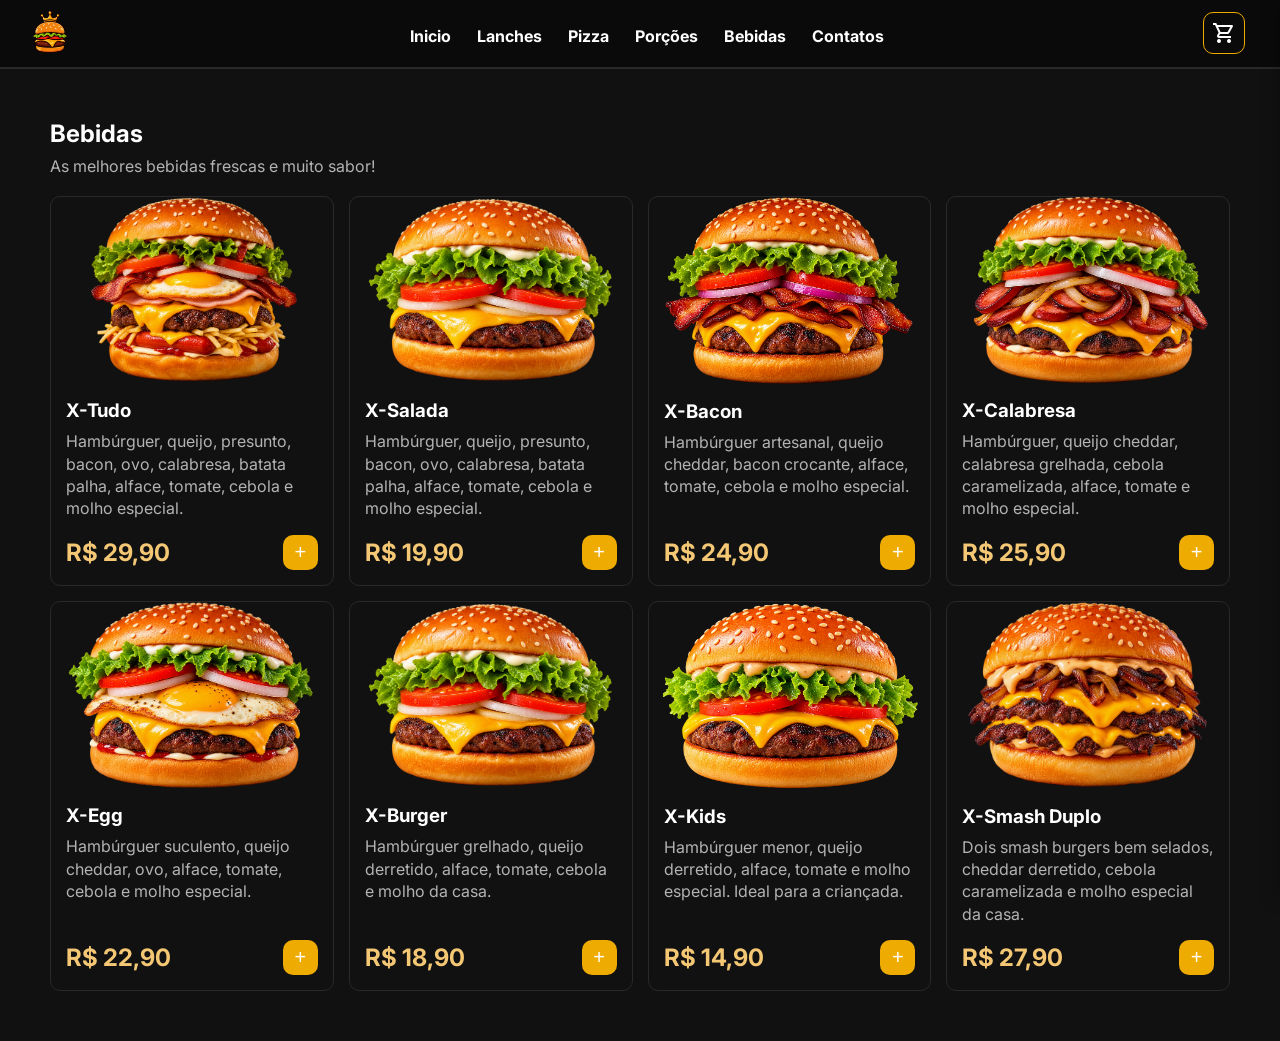
==== pag/bebidas.html @ c9526a8e "Atualização: Carrinho, paginas" ====
<!DOCTYPE html>
    <html lang="pt-br">

    <head>
        <meta charset="UTF-8">
        <meta name="viewport" content="width=device-width, initial-scale=1.0">
        <link rel="stylesheet" href="https://fonts.googleapis.com/css2?family=Material+Symbols+Outlined&display=swap" />

        <link rel="stylesheet" href="https://cdnjs.cloudflare.com/ajax/libs/font-awesome/6.7.2/css/all.min.css" />

        <link rel="stylesheet" href="../estilos/style.css">
        <link rel="stylesheet" href="../estilos/midia-quires.css">
        <link rel="stylesheet" href="../estilos/paginas.css">
        <title>Lanches</title>
    </head>

    <body>
        <header>
            <div>
                <img src="../logo/logo.png" alt="Logo" />
                <i id="carrinho-menu" class="material-symbols-outlined" onclick="abrirCarrinho()">shopping_cart</i>
                <i id="burguer" class="material-symbols-outlined" onclick="clickmenu()">menu</i>
            </div>

            <nav id="menu-mobile">
                <ul>
                    <li><a href="../index.html">Inicio</a></li>
                    <li><a href="lanches.html">Lanches</a></li>
                    <li><a href="#">Pizza</a></li>
                    <li><a href="porcoes.html">Porções</a></li>
                    <li><a href="bebidas.html">Bebidas</a></li>
                    <li><a href="#">Contatos</a></li>
                </ul>
            </nav>
            <i id="carrinho" class="material-symbols-outlined" onclick="abrirCarrinho()">
                shopping_cart
            </i>
        </header>

        <div id="overlay" onclick="fecharCarrinho()"></div>

        <section id="compras" class="carrinho_lista">
            <button id="fechar-carrinho" onclick="fecharCarrinho()" aria-label="Fechar carrinho">
                <span class="material-symbols-outlined">close</span>
            </button>

            <h1>Meus Pedidos</h1>

            <div id="msg_carrinho">
                <h2>🛒 Seu carrinho</h2>

                <div id="carrinho_msg">
                
                    
            </div>

            <div id="finalizar_pedidos">
                <div class="finalizar_pedidos_info">
                    <div class="subtotal">
                        <span>Subtotal</span>
                        <span id="subtotal"></span>
                    </div>
                    <button type="button" class="btn_finalizarPedido" onclick="finalizarPedido()">
                        Finalizar Pedido
                    </button>
                </div>
            </div>
        </section>


        <main class="main-produtos">
            <section class="pagina-titulo">
                <h1>Bebidas</h1>
                <p>As melhores bebidas frescas e muito sabor!</p>
            </section>

            <section class="categorias" id="mais-pedidos">

                <div class="produtos">

                    <article class="produto-card">
                        <img src="../imagens/pedidos/hamburguer/X-tudo.png" alt="X-Tudo">
                        <div class="produto-info">
                            <h3>X-Tudo</h3>
                            <p>Hambúrguer, queijo, presunto, bacon, ovo, calabresa, batata palha, alface, tomate, cebola e
                                molho especial.</p>
                            <div class="produto-footer">
                                <span class="preco">R$ 29,90</span>
                                <button type="button" class="btn-adicionar" aria-label="Adicionar X-Tudo ao carrinho"
                                    onclick="adicionarAoCarrinho(hamburguer[0])">+</button>
                            </div>
                        </div>
                    </article>

                    <article class="produto-card">
                        <img src="../imagens/pedidos/hamburguer/X-burgue.png" alt="Combo Smash">
                        <div class="produto-info">
                            <h3>X-Salada</h3>
                            <p>Hambúrguer, queijo, presunto, bacon, ovo, calabresa, batata palha, alface, tomate, cebola e
                                molho especial.</p>
                            <div class="produto-footer">
                                <span class="preco">R$ 19,90</span>
                                <button type="button" class="btn-adicionar" aria-label="Adicionar Combo Smash ao carrinho"
                                    onclick="adicionarAoCarrinho(hamburguer[1])">+</button>
                            </div>
                        </div>
                    </article>

                    <article class="produto-card">
                        <img src="../imagens/pedidos/hamburguer/X-bacon.png"
                            alt="Porção de batata frita com cheddar e bacon">
                        <div class="produto-info">
                            <h3>X-Bacon</h3>
                            <p>Hambúrguer artesanal, queijo cheddar, bacon crocante, alface, tomate, cebola e molho
                                especial.</p>
                            <div class="produto-footer">
                                <span class="preco">R$ 24,90</span>
                                <button type="button" class="btn-adicionar"
                                    aria-label="Adicionar Porção de Batata ao carrinho"
                                    onclick="adicionarAoCarrinho(hamburguer[2])">+</button>
                            </div>
                        </div>
                    </article>

                    <article class="produto-card">
                        <img src="../imagens/pedidos/hamburguer/calabresa.png" alt="Pizza de calabresa">
                        <div class="produto-info">
                            <h3>X-Calabresa</h3>
                            <p>Hambúrguer, queijo cheddar, calabresa grelhada, cebola caramelizada, alface, tomate e molho
                                especial.</p>
                            <div class="produto-footer">
                                <span class="preco">R$ 25,90</span>
                                <button type="button" class="btn-adicionar"
                                    aria-label="Adicionar Pizza Calabresa ao carrinho"
                                    onclick="adicionarAoCarrinho(hamburguer[3])">+</button>
                            </div>
                        </div>
                    </article>

                    <article class="produto-card">
                        <img src="../imagens/pedidos/hamburguer/X-egg.png"
                            alt="Açaí de 500ml com granola, banana, morango e leite condensado">
                        <div class="produto-info">
                            <h3>X-Egg</h3>
                            <p>Hambúrguer suculento, queijo cheddar, ovo, alface, tomate, cebola e molho especial.</p>
                            <div class="produto-footer">
                                <span class="preco">R$ 22,90</span>
                                <button type="button" class="btn-adicionar" aria-label="Adicionar Açaí 500ml ao carrinho"
                                    onclick="adicionarAoCarrinho(hamburguer[4])">+</button>
                            </div>
                        </div>
                    </article>

                    <article class="produto-card">
                        <img src="../imagens/pedidos/hamburguer/X-burgue.png"
                            alt="Açaí de 500ml com granola, banana, morango e leite condensado">
                        <div class="produto-info">
                            <h3>X-Burger</h3>
                            <p>Hambúrguer grelhado, queijo derretido, alface, tomate, cebola e molho da casa.</p>
                            <div class="produto-footer">
                                <span class="preco">R$ 18,90</span>
                                <button type="button" class="btn-adicionar" aria-label="Adicionar Açaí 500ml ao carrinho"
                                    onclick="adicionarAoCarrinho(hamburguer[5])">+</button>
                            </div>
                        </div>
                    </article>

                    <article class="produto-card">
                        <img src="../imagens/pedidos/hamburguer/hamburguer_kids.png"
                            alt="Açaí de 500ml com granola, banana, morango e leite condensado">
                        <div class="produto-info">
                            <h3>X-Kids</h3>
                            <p>Hambúrguer menor, queijo derretido, alface, tomate e molho especial. Ideal para a criançada.
                            </p>
                            <div class="produto-footer">
                                <span class="preco">R$ 14,90</span>
                                <button type="button" class="btn-adicionar" aria-label="Adicionar Açaí 500ml ao carrinho"
                                    onclick="adicionarAoCarrinho(hamburguer[6])">+</button>
                            </div>
                        </div>
                    </article>

                    <article class="produto-card">
                        <img src="../imagens/pedidos/hamburguer/X-smash.png"
                            alt="Açaí de 500ml com granola, banana, morango e leite condensado">
                        <div class="produto-info">
                            <h3>X-Smash Duplo</h3>
                            <p>Dois smash burgers bem selados, cheddar derretido, cebola caramelizada e molho especial da casa.</p>
                            <div class="produto-footer">
                                <span class="preco">R$ 27,90</span>
                                <button type="button" class="btn-adicionar" aria-label="Adicionar Açaí 500ml ao carrinho"
                                    onclick="adicionarAoCarrinho(hamburguer[7])">+</button>
                            </div>
                        </div>
                    </article>
                </div>
            </section>
        </main>

        <script src="../js/script.js"></script>
        <script src="../js/carinho.js"></script>
    </body>

    </html>
---- estilos/style.css ----
@import url("https://fonts.googleapis.com/css2?family=Inter:wght@400;500;600;700;800&display=swap");

* {
  margin: 0;
  padding: 0;
  box-sizing: border-box;
}

:root {
  --background: #0a0a0a;
  --surface: #111111;
  --border: #292929;

  --primary: #eeab01;
  --primary-hover: #ffaa00;

  --text: #ffffff;
  --text-secondary: #b3b3b3;

  --whatsapp: #25d366;
  --danger: #ff3b30;
}

body {
  font-family: "Inter", sans-serif;
  background-color: var(--background);
}

header {
  background-color: var(--background);
  border-bottom: 2px solid var(--border);
}

header > div {
  display: flex;
  justify-content: space-between;
}

#burguer {
  margin-left: auto;
}

#carrinho {
  display: none;
}

#carrinho-menu {
  color: white;
  border: 1px solid var(--primary);
  padding: 10px;
  border-radius: 10px;
  cursor: pointer;
  margin: 10px;
  margin-left: auto;
}

#carrinho-menu:hover {
  background-color: var(--primary);
  transform: scale(1.1);
  transition: 300ms;
}

i#burguer {
  color: white;
  margin: 20px;
  cursor: pointer;
}

nav {
  text-align: center;
  display: flex;
}

#menu-mobile {
  display: none;
}

nav#menu-mobile > ul {
  display: inline-block;
  padding: 10px;
  list-style: none;
  columns: 2;
}

nav#menu-mobile > ul > li {
  border-radius: 20px;
  background-color: var(--primary);
  margin-bottom: 8px;
  padding: 10px 30px;
  cursor: pointer;
}

nav#menu-mobile > ul > li:hover {
  background-color: var(--primary-hover);
}

nav#menu-mobile a {
  text-decoration: none;
  color: white;
  font-weight: bold;
}

img {
  width: 100px;
}

/* 
====================
  imagem-principal
====================  
*/

main {
  color: wheat;
  background-color: var(--background);
}

.background-principal {
  background:
    linear-gradient(to bottom, rgba(0, 0, 0, 0.2), rgba(0, 0, 0, 0.95)),
    url("../imagens/background-lanche.png") no-repeat;
  height: 100%;

  background-size: cover;
  background-position: center center;
  display: flex;
}

.informacoes-principais-container {
  margin: auto;
  align-items: center;
  display: flex;
}

.informacoes-principais-container > div {
  padding-top: 30px;
}

.informacoes-principais-container > div > h1 {
  color: var(--text);
  margin-bottom: 15px;
  font-size: 1.8rem;
}

.color-yellow {
  color: var(--primary);
}

.informacoes-principais-container > div > p {
  text-shadow: 2px 2px 2px black;
  display: block;
  width: 250px;
  color: var(--text);
  margin-bottom: 20px;
}

#button-principais {
  margin-bottom: 35px;
}

#verCardapio,
#WhatsApp {
  display: flex;
  border: none;

  align-items: center;
  border-radius: 10px;
  padding: 15px 20px;
  letter-spacing: 1.3px;
  margin-bottom: 20px;

  cursor: pointer;
}

#WhatsApp:hover {
  background-color: rgb(0, 163, 0);
}

#verCardapio:hover {
  background-color: var(--primary-hover);
}

#verCardapio {
  background-color: var(--primary);
  color: var(--surface);
  font-weight: bolder;
  font-size: 16px;
}

#verCardapio > span {
  margin-right: 10px;
}

#WhatsApp > i {
  margin-right: 10px;
}

#WhatsApp {
  background-color: var(--whatsapp);
  color: var(--text);
  font-weight: bolder;
  font-size: 16px;
}

.informacoes-estabelecimento {
  margin-top: 15px;
  margin-bottom: 30px;
} 

.estabelecimento > span {
  color: var(--text);
  font-weight: bold;
}

#compras-icon {
  color: var(--primary);
}

.estabelecimento > p {
  color: var(--text-secondary);
  text-shadow: 1px 1px 2px black;
  padding-top: 5px;
}

.estabelecimento {
  margin: auto;
  border: 1.5px solid rgba(255, 255, 255, 0.425);
  width: 260px;
  padding: 20px;
}

/* 
========================
 informacoes-categoria
========================
*/

article {
  background-color: var(--surface);
}

#informacoes-categoria {
  background-color: var(--background);
  
  margin: auto;
}

.pedidos-conteudo {
  background-color: var(--surface);
  border-bottom: 2px solid var(--border);
  border-radius: 10px 15px 0px 0px;
  padding: 20px;
  text-align: center;
}

.pedidos-conteudo > h2 {
  color: white;
  margin: 20px 0px;
  font-size: 2rem;
}

.galeria {
  display: flex;
  flex-wrap: nowrap;
  gap: 25px;

  width: 100%;
  overflow-x: auto;
  overflow-y: hidden;

  padding: 20px 0;

  scroll-behavior: smooth;
  -webkit-overflow-scrolling: touch;
}

.galeria > div {
  display: flex;
  margin: auto;
}

.galeria > div > a {
  margin: auto;
  flex: 0 0 120px;
  color: white;
  text-decoration: none;
  font-weight: bold;
}

.galeria > div > a > img {
  display: flex;
  height: auto;
}

.galeria::-webkit-scrollbar {
  height: 8px;
}

.galeria::-webkit-scrollbar-track {
  background: #eee;
  border-radius: 10px;
}

.galeria::-webkit-scrollbar-thumb {
  background: #888;
  border-radius: 10px;
}

.galeria::-webkit-scrollbar-thumb:hover {
  background: #555;
}

.galeria > div:hover {
  border: 1px solid var(--primary-hover);
}

.Pedidos {
  margin: 50px;
}

/* 
========================
      Avaliações
========================
*/

#avaliacoes {
  padding-bottom: 30px;
}

#avaliacoes > h2 {
  padding-top: 30px;
  padding-bottom: 25px;
  text-align: center;
  color: var(--text);
}

#avaliacoes-container > div {
  margin: 20px;
  border-radius: 10px;
  border: 1px solid var(--border);
  margin-bottom: 10px;
  padding: 20px;
}

#avaliacoes-container > div > span {
  color: var(--text);
}

#avaliacoes-container > div > p {
  color: var(--text-secondary);
  text-shadow: 2px 2px 2px var(--border);
  margin-top: 10px;
}

/* 
========================
      Footer
========================
*/

footer {
  border: 1px solid var(--border);
  margin: 0px;
  padding: 25px;
  padding-bottom: 0px;
  color: white;
}

footer > div {
  margin-top: 10px;
  margin-bottom: 15px;
}

footer > div > a  {
  text-decoration: none;
  margin-top: 20px;
  margin-right: 10px;
  width: 100px;
}

#instagram-icon {
  margin-top: 30px;
  font-size: 25px;

  background: linear-gradient(
    45deg,
    #feda75,
    #fa7e1e,
    #d62976,
    #962fbf,
    #4f5bd5);
 
  -webkit-background-clip: text;
  -webkit-text-fill-color: transparent;
}

#tiktok-icon {
  padding-top: 30px;
  color: white;
  font-size: 25px;
}

#WhatsApp-icon {
  padding-top: 30px;
  color: var(--whatsapp);
  font-size: 25px;
}

footer > ul {
  list-style: none;
  margin-bottom: 20px;
}

footer > ul > li > a {
  text-decoration: none;
  color: var(--text-secondary);
}

footer > ul > li > a:hover {
  color: var(--primary-hover);
}

footer > ul > h3 {
  margin-bottom: 8px;
}

footer > ul > li {
  margin-left: 10px;
  padding: 5px;
}


footer > ul > p {
  margin-left: 10px;
}

footer > ul > img {
  width: 200px;
}

.localizacao-info > li {
  margin-bottom: 15px;
}

#localizacao-icon {
  color: var(--danger);
}

#telefone-icon {
  color: var(--primary);
}

/*
====================
    CARRINHO
====================
*/

.carrinho_lista {
    position: fixed;
    z-index: 1000;

    top: 0;
    right: 0;

    width: 380px;
    height: 100vh;

    box-sizing: border-box;
    padding: 20px;

    background-color: var(--surface);

    display: flex;
    flex-direction: column;

    transform: translateX(100%);
    transition: transform 0.3s ease;

    box-shadow: -5px 0 15px rgba(0, 0, 0, 0.2);
}

.carrinho_lista.aberto {
    transform: translateX(0);
}

#fechar-carrinho {
    position: absolute;
    top: 15px;
    right: 15px;

    width: 40px;
    height: 40px;

    display: flex;
    align-items: center;
    justify-content: center;

    border: none;
    border-radius: 50%;

    background-color: transparent;
    color: white;

    cursor: pointer;
}

#fechar-carrinho:hover {
    background-color: var(--);
}


/* Fundo escuro atrás do carrinho */
#overlay {
    position: fixed;
    z-index: 1000;

    inset: 0;

    background-color: rgba(0, 0, 0, 0.5);

    opacity: 0;
    visibility: hidden;

    transition: opacity 0.3s ease;
}

#overlay.aberto {
    opacity: 1;
    visibility: visible;
}

.carrinho_lista > h1 {
  margin-bottom: 15px;
  color: var(--text);
}

#msg_carrinho {
  background: var(--background);
  border: 1px solid var(--border);
  box-shadow: 0 10px 30px rgba(0, 0, 0, 0.25);
  color: white;

  text-align: center;
  height: 90vh;

  width: 100%;
  padding: 20px;
  border-radius: 20px;
  overflow-x: auto;

  display: flex;
  flex-direction: column;
}

#msg_carrinho h2 {
  margin: 0 0 15px;
  font-size: 1.4rem;
}

#carrinho_msg {
  display: flex;
  flex-direction: column;
  gap: 15px;

  margin-bottom: 15px;
  margin-top: auto;
}

.item-carrinho{
  background-color: var(--surface);
  border: 1px solid var(--border);
  justify-content: space-between;
  border-radius: 8px;
  display: flex;
}

.item-info {
  display: inline-flex;
  flex-direction: column;
  padding: 10px;
  gap: 2px;
}

.item-info > span {
  padding-bottom: 5px;
}

.item-preco {
  text-align: left;
  font-size: 0.90rem;
  font-weight: bold;
  color: rgb(230, 178, 83);
}

.item-quantidade {
  display: flex;
  text-align: center;
  align-items: center;
  margin: 10px;
}

.quantidadeMaior_Menor {
  border: 1px solid var(--border);
  border-radius: 50%;
  padding: 1px 7px;
  margin: 10px;
  font-weight: bold;
  font-size: 18px;
  background-color: white;
  color: var(--background);
}

.quantidadeMaior_Menor:hover {
  background-color: var(--primary-hover);
  cursor: pointer;
}

.item-quantidade-info {
  border: 1px solid var(--border);
  color: var(--text);

  align-items: center;
  text-align: right;

  padding: 7px;
  font-size: 12px;
  border-radius: 50%;
  font-weight: bold;
  
}

#finalizar_pedidos {
  margin-top: auto;
}

.finalizar_pedidos_info {
  text-align: left;
  margin-bottom: 15px;
}

.subtotal {
    color: var(--text);
    display: flex;
    justify-content: space-between;
    padding: 10px;
    margin-bottom: 15px;
}

.btn_finalizarPedido {
    width: 100%;
    padding: 20px;
    border-radius: 10px;
    border: 0;
    background-color: var(--primary);
    font-weight: bold;
    font-size: 1.1rem;
    cursor: pointer;
}
---- estilos/midia-quires.css ----
@media screen and (min-width: 825px) {
  :root {
    --background: #0a0a0a;
    --surface: #111111;
    --border: #292929;

    --primary: #ffb800;
    --primary-hover: #ffaa00;

    --text: #ffffff;
    --text-secondary: #b3b3b3;

    --whatsapp: #25d366;
    --danger: #ff3b30;
  }

  header {
    display: flex;
    align-items: center;
  }

  #burguer {
    display: none;
  }

  nav {
    height: 50px;
    margin: auto;
  }

  nav#menu-mobile {
    display: block;
  }

  nav#menu-mobile > ul {
    display: flex;
    justify-content: center;
  }

  nav#menu-mobile > ul > li {
    text-align: center;
    background-color: transparent;

    border-radius: 0px;
    margin-bottom: 0px;

    width: 100%;
    padding: 8px;
    margin-right: 10px;

    cursor: pointer;
  }

  .background-principal {
    height: 100vh;
  }

  #carrinho-menu {
    display: none;
  }

  #carrinho {
    display: block;
    color: white;
    border: 1px solid var(--primary);
    padding: 8px;
    border-radius: 10px;
    cursor: pointer;
    margin: 10px;
    margin-left: 0px;
    margin-right: 35px;
  }

  #carrinho:hover {
    background-color: var(--primary);
    transform: scale(1.1);
    transition: 300ms;
  }

  nav > ul > li:hover {
    border-bottom: 2px solid var(--primary-hover);
    transform: scale(1.1);
    transition: 300ms;
  }

  nav#menu-mobile > ul > li:hover {
    background-color: transparent;
  }

  .background-principal {
    background:
      linear-gradient(to bottom, rgba(0, 0, 0, 0.2), rgba(0, 0, 0, 0.95)),
      url("../imagens/background-lanche.png") no-repeat;

    background-size: cover;
    background-position: center center;
    min-width: 100vh;
  }

  .informacoes-principais-container > div > h1 {
    color: var(--text);
    margin-bottom: 15px;
    font-size: 3rem;
  }

  .informacoes-principais-container > div > p {
    display: block;
    width: 500px;
  }

  #button-principais {
    display: flex;
  }

  #verCardapio,
  #WhatsApp {
    letter-spacing: 1.3px;
    margin-bottom: 15px;
    margin-right: 20px;

    align-items: center;
    letter-spacing: 1.3px;
  }

  #WhatsApp {
    padding: 20px;
  }

  .informacoes-estabelecimento {
    display: flex;
  }


  

  /* 
========================
 informacoes-categoria
========================
*/

  #informacoes-categoria {
    background-color: var(--background);
    margin: 0px 20px;
  }

  #categorias {
    text-align: center;
  }

  #categorias > h2 {
    color: white;
    font-size: 2rem;
  }

  .galeria > div {
    display: block;
    border: 2px solid var(--border);
    border-radius: 10px;
    padding: 20px;
  }

  .galeria > div > a {
    padding: 0px;
    color: white;
    text-decoration: none;
    font-weight: bold;
  }

  .galeria > div > a > img {
    width: 100%;
  }

  .Pedidos {
    margin: 50px;
  }


  /* 
========================
      Avaliações
========================
*/

#avaliacoes > div {
  display: flex;
  padding: 25px;
}

#avaliacoes > h2 {
  display: block;
  padding-top: 30px;
  padding-bottom: 25px;
  text-align: center;
  color: var(--text);
}

#avaliacoes-container > div {
  display: block;
  width: 400px;

  margin-left: 20px;

  border-radius: 10px;
  border: 1px solid var(--border);
  margin-bottom: 10px;
  padding: 20px;
}

#avaliacoes-container > div > span {
  color: var(--text);
}

#avaliacoes-container > div > p {
  color: var(--text-secondary);
  text-shadow: 2px 2px 2px var(--border);
  margin-top: 10px;
}

/* 
========================
      Footer
========================
*/

footer {
  display: flex;
  justify-content: space-between;
  margin: 0px 20px;
}

footer > div {
  width: 300px;
}
}
---- estilos/paginas.css ----
* {
    padding: 0;
    margin: 0;
    box-sizing: border-box;
}

:root {
  --background: #0a0a0a;
  --surface: #111111;
  --border: #292929;

  --primary: #eeab01;
  --primary-hover: #ffaa00;

  --text: #ffffff;
  --text-secondary: #b3b3b3;

  --danger: #ff3b30;
}

.main-produtos {
    background-color: var(--surface);
    padding: 50px;
}

.pagina-titulo > h1 {
    color: var(--text);
}

.pagina-titulo > p {
    color: var(--text-secondary);
    margin-top: 8px;
}

#mais-pedidos {
    border: none;
}

.produtos {
    display: grid;
    grid-template-columns: repeat(4, minmax(0, 2fr));
    gap: 15px;
    margin-top: 20px; 
}

.produto-card {
    border: 1px solid var(--border);
    display: flex;
    flex-direction: column;
    min-width: 0;
    overflow: hidden;
    background-color: var(--surface);
    border-radius: 10px;
    transition: 300ms;
}

.produto-card > img {
    width: 100%;
    object-fit: cover;
    display: block;
}

.produto-info {
    display: flex;
    flex-direction: column;
    flex: 1;
    padding: 15px;
    text-align: left;
    
}

.produto-info > h3 {
    color: var(--text);
}

.produto-info > p {
    color: var(--text-secondary);
    margin-top: 8px;
    line-height: 1.4;
}

.produto-footer {
    display: flex;
    align-items: center;
    justify-content: space-between;
    margin-top: auto;
    padding-top: 15px;
}

.preco {
    color: rgb(243, 199, 116);
    font-weight: bold;
    font-size: 1.5rem;
}

.btn-adicionar {
    background-color: var(--primary);
    border-radius: 10px;
    width: 35px;
    height: 35px;
    border: none;
    cursor: pointer;
    color: white;
    font-size: 20px;
    transition: 300ms;
}

.btn-adicionar:hover {
    background-color: var(--primary-hover);
    transform: scale(1.1);
}

.produto-card:hover {
    border: 1px solid var(--primary-hover);
    
    transform: scale(1.02);
}

.btn-danger {
    background-color: var(--surface);
    border: none;
    color: red;
    font-size: 20px;
    padding: 6px;
    cursor: pointer;
}

@media (max-width: 900px) {

    .produtos {
        grid-template-columns: repeat(2, minmax(0, 1fr));
    }
}

/* =========================
   CELULAR
========================= */

@media (max-width: 600px) {

    .produtos {
        grid-template-columns: 1fr;
        gap: 15px;
    }
}
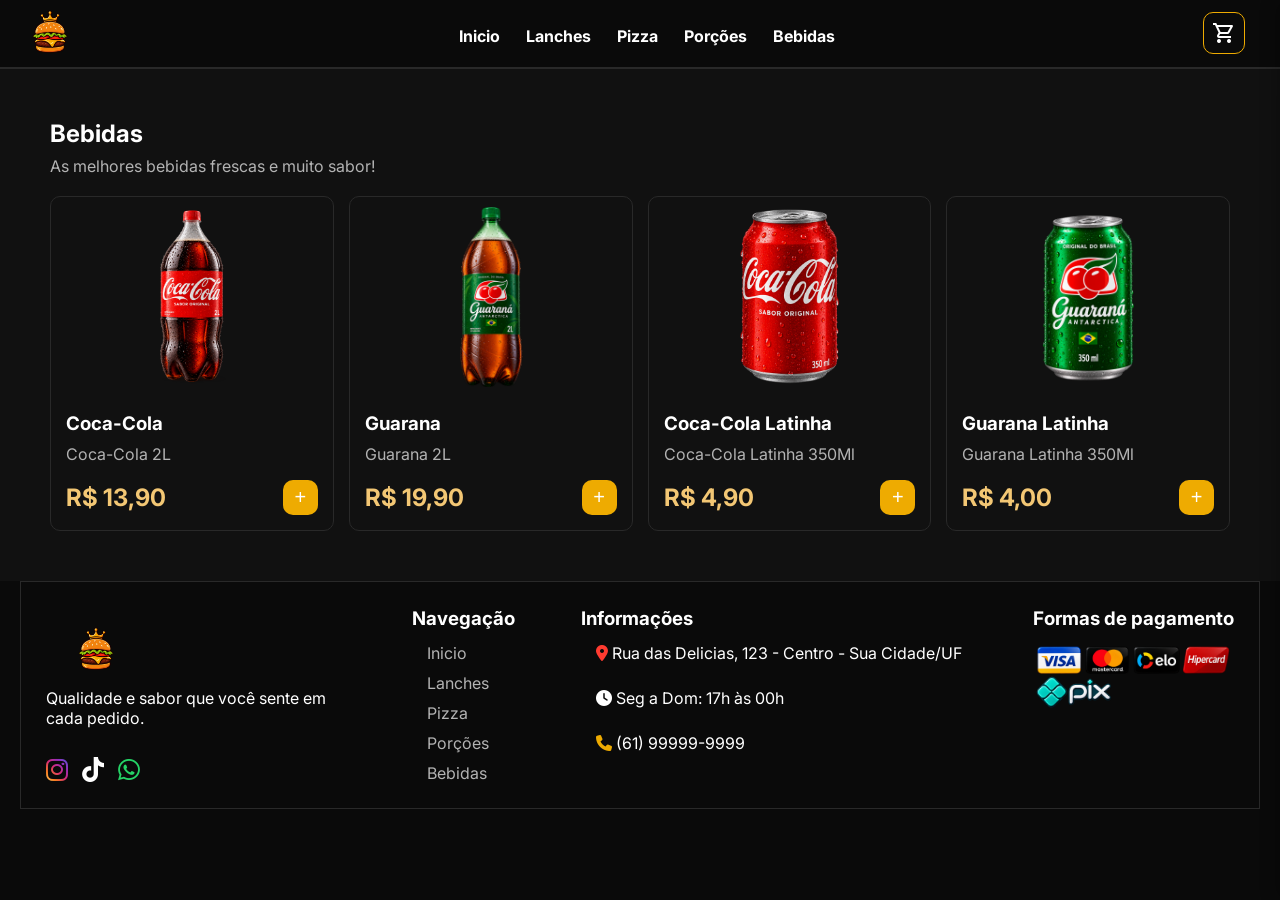
==== commit f24da158: "Finalização do Projeto" ====
--- a/pag/bebidas.html
+++ b/pag/bebidas.html
@@ -15,6 +15,10 @@
     </head>
 
     <body>
+        <div id="adicionadoPedido">
+            <h1>Lanchonete</h1>
+            <p>Pedidos Adicionado Com Sucesso</p>
+        </div>
         <header>
             <div>
                 <img src="../logo/logo.png" alt="Logo" />
@@ -29,7 +33,6 @@
                     <li><a href="#">Pizza</a></li>
                     <li><a href="porcoes.html">Porções</a></li>
                     <li><a href="bebidas.html">Bebidas</a></li>
-                    <li><a href="#">Contatos</a></li>
                 </ul>
             </nav>
             <i id="carrinho" class="material-symbols-outlined" onclick="abrirCarrinho()">
@@ -79,123 +82,107 @@
                 <div class="produtos">
 
                     <article class="produto-card">
-                        <img src="../imagens/pedidos/hamburguer/X-tudo.png" alt="X-Tudo">
+                        <img src="../imagens/pedidos/bebidas/CocaCola_2L.png" alt="X-Tudo">
                         <div class="produto-info">
-                            <h3>X-Tudo</h3>
-                            <p>Hambúrguer, queijo, presunto, bacon, ovo, calabresa, batata palha, alface, tomate, cebola e
-                                molho especial.</p>
+                            <h3>Coca-Cola</h3>
+                            <p>Coca-Cola 2L</p>
                             <div class="produto-footer">
-                                <span class="preco">R$ 29,90</span>
+                                <span class="preco">R$ 13,90</span>
                                 <button type="button" class="btn-adicionar" aria-label="Adicionar X-Tudo ao carrinho"
-                                    onclick="adicionarAoCarrinho(hamburguer[0])">+</button>
+                                    onclick="adicionarAoCarrinho(produtoCadastrado[17])">+</button>
                             </div>
                         </div>
                     </article>
 
                     <article class="produto-card">
-                        <img src="../imagens/pedidos/hamburguer/X-burgue.png" alt="Combo Smash">
+                        <img src="../imagens/pedidos/bebidas/Guarana_2L.png" alt="Combo Smash">
                         <div class="produto-info">
-                            <h3>X-Salada</h3>
-                            <p>Hambúrguer, queijo, presunto, bacon, ovo, calabresa, batata palha, alface, tomate, cebola e
-                                molho especial.</p>
+                            <h3>Guarana</h3>
+                            <p>Guarana 2L</p>
                             <div class="produto-footer">
                                 <span class="preco">R$ 19,90</span>
                                 <button type="button" class="btn-adicionar" aria-label="Adicionar Combo Smash ao carrinho"
-                                    onclick="adicionarAoCarrinho(hamburguer[1])">+</button>
+                                    onclick="adicionarAoCarrinho(produtoCadastrado[18])">+</button>
                             </div>
                         </div>
                     </article>
 
                     <article class="produto-card">
-                        <img src="../imagens/pedidos/hamburguer/X-bacon.png"
+                        <img src="../imagens/pedidos/bebidas/latinha_cocacola_350ml.png"
                             alt="Porção de batata frita com cheddar e bacon">
                         <div class="produto-info">
-                            <h3>X-Bacon</h3>
-                            <p>Hambúrguer artesanal, queijo cheddar, bacon crocante, alface, tomate, cebola e molho
-                                especial.</p>
+                            <h3>Coca-Cola Latinha</h3>
+                            <p>Coca-Cola Latinha 350Ml</p>
                             <div class="produto-footer">
-                                <span class="preco">R$ 24,90</span>
+                                <span class="preco">R$ 4,90</span>
                                 <button type="button" class="btn-adicionar"
                                     aria-label="Adicionar Porção de Batata ao carrinho"
-                                    onclick="adicionarAoCarrinho(hamburguer[2])">+</button>
+                                    onclick="adicionarAoCarrinho(produtoCadastrado[19])">+</button>
                             </div>
                         </div>
                     </article>
 
                     <article class="produto-card">
-                        <img src="../imagens/pedidos/hamburguer/calabresa.png" alt="Pizza de calabresa">
+                        <img src="../imagens/pedidos/bebidas/latinha_guarana_30ml.png" alt="Pizza de calabresa">
                         <div class="produto-info">
-                            <h3>X-Calabresa</h3>
-                            <p>Hambúrguer, queijo cheddar, calabresa grelhada, cebola caramelizada, alface, tomate e molho
-                                especial.</p>
+                            <h3>Guarana Latinha</h3>
+                            <p>Guarana Latinha 350Ml</p>
                             <div class="produto-footer">
-                                <span class="preco">R$ 25,90</span>
+                                <span class="preco">R$ 4,00</span>
                                 <button type="button" class="btn-adicionar"
-                                    aria-label="Adicionar Pizza Calabresa ao carrinho"
-                                    onclick="adicionarAoCarrinho(hamburguer[3])">+</button>
+                                    aria-label="Adicionar Pizza Calabresa ao carrinho" onclick="adicionarAoCarrinho(produtoCadastrado[20])">+</button>
                             </div>
                         </div>
                     </article>
-
-                    <article class="produto-card">
-                        <img src="../imagens/pedidos/hamburguer/X-egg.png"
-                            alt="Açaí de 500ml com granola, banana, morango e leite condensado">
-                        <div class="produto-info">
-                            <h3>X-Egg</h3>
-                            <p>Hambúrguer suculento, queijo cheddar, ovo, alface, tomate, cebola e molho especial.</p>
-                            <div class="produto-footer">
-                                <span class="preco">R$ 22,90</span>
-                                <button type="button" class="btn-adicionar" aria-label="Adicionar Açaí 500ml ao carrinho"
-                                    onclick="adicionarAoCarrinho(hamburguer[4])">+</button>
-                            </div>
-                        </div>
-                    </article>
-
-                    <article class="produto-card">
-                        <img src="../imagens/pedidos/hamburguer/X-burgue.png"
-                            alt="Açaí de 500ml com granola, banana, morango e leite condensado">
-                        <div class="produto-info">
-                            <h3>X-Burger</h3>
-                            <p>Hambúrguer grelhado, queijo derretido, alface, tomate, cebola e molho da casa.</p>
-                            <div class="produto-footer">
-                                <span class="preco">R$ 18,90</span>
-                                <button type="button" class="btn-adicionar" aria-label="Adicionar Açaí 500ml ao carrinho"
-                                    onclick="adicionarAoCarrinho(hamburguer[5])">+</button>
-                            </div>
-                        </div>
-                    </article>
-
-                    <article class="produto-card">
-                        <img src="../imagens/pedidos/hamburguer/hamburguer_kids.png"
-                            alt="Açaí de 500ml com granola, banana, morango e leite condensado">
-                        <div class="produto-info">
-                            <h3>X-Kids</h3>
-                            <p>Hambúrguer menor, queijo derretido, alface, tomate e molho especial. Ideal para a criançada.
-                            </p>
-                            <div class="produto-footer">
-                                <span class="preco">R$ 14,90</span>
-                                <button type="button" class="btn-adicionar" aria-label="Adicionar Açaí 500ml ao carrinho"
-                                    onclick="adicionarAoCarrinho(hamburguer[6])">+</button>
-                            </div>
-                        </div>
-                    </article>
-
-                    <article class="produto-card">
-                        <img src="../imagens/pedidos/hamburguer/X-smash.png"
-                            alt="Açaí de 500ml com granola, banana, morango e leite condensado">
-                        <div class="produto-info">
-                            <h3>X-Smash Duplo</h3>
-                            <p>Dois smash burgers bem selados, cheddar derretido, cebola caramelizada e molho especial da casa.</p>
-                            <div class="produto-footer">
-                                <span class="preco">R$ 27,90</span>
-                                <button type="button" class="btn-adicionar" aria-label="Adicionar Açaí 500ml ao carrinho"
-                                    onclick="adicionarAoCarrinho(hamburguer[7])">+</button>
-                            </div>
-                        </div>
-                    </article>
-                </div>
             </section>
         </main>
+    <footer>
+    <div>
+      <img src="../logo/logo.png" alt="Logo Da Loja">
+      <p>Qualidade e sabor que você sente em cada pedido.</p>
+      <a href="#">
+        <i class="fa-brands fa-instagram" id="instagram-icon"></i>
+      </a>
+
+      <a href="#">
+        <i class="fa-brands fa-tiktok" id="tiktok-icon"></i>
+      </a>
+
+      <a href="#">
+        <i class="fa-brands fa-whatsapp" id="WhatsApp-icon"></i>
+      </a>
+    </div>
+    <ul>
+      <h3>Navegação</h3>
+      <li><a href="../index.html">Inicio</a></li>
+      <li><a href="lanches.html">Lanches</a></li>
+      <li><a href="pizza.html">Pizza</a></li>
+      <li><a href="porcoes.html">Porções</a></li>
+      <li><a href="bebidas.html">Bebidas</a></li>
+    </ul>
+    <ul class="localizacao-info">
+      <h3>Informações</h3>
+
+      <li>
+        <i class="fa-solid fa-location-dot" id="localizacao-icon"></i>
+        Rua das Delicias, 123 - Centro - Sua Cidade/UF
+      </li>
+
+      <li>
+        <i class="fa-solid fa-clock"></i>
+        Seg a Dom: 17h às 00h
+      </li>
+
+      <li>
+        <i class="fa-solid fa-phone" id="telefone-icon"></i>
+        (61) 99999-9999
+      </li>
+    </ul>
+    <ul>
+      <h3>Formas de pagamento</h3>
+      <img src="../imagens/formasDePagamento.png" alt="Formas de pagamento">
+    </ul>
+  </footer>
 
         <script src="../js/script.js"></script>
         <script src="../js/carinho.js"></script>
--- a/estilos/style.css
+++ b/estilos/style.css
@@ -659,5 +659,34 @@
     cursor: pointer;
 }
 
-
-
+/* 
+=========================
+ Aviso Pedido Adicionado
+==========================
+*/
+
+#adicionadoPedido {
+  display: none;
+  position: fixed;
+  top: 20px;
+  left: 50%;
+  transform: translateX(-50%);
+  z-index: 10000;
+
+  background-color: white;
+  justify-self: center;
+  text-align: center;
+  border-radius: 10px;
+  padding: 10px;
+}
+
+#adicionadoPedido > h1 {
+  font-size: 18px;
+}
+
+#adicionadoPedido > p {
+  color: green;
+  font-weight: bold;
+}
+
+
--- a/estilos/paginas.css
+++ b/estilos/paginas.css
@@ -56,17 +56,24 @@
 
 .produto-card > img {
     width: 100%;
-    object-fit: cover;
+    height: 200px;
+    object-fit: contain;
     display: block;
+    padding: 10px;
 }
 
 .produto-info {
     display: flex;
     flex-direction: column;
-    flex: 1;
     padding: 15px;
     text-align: left;
-    
+}
+
+.produto-footer {
+    display: flex;
+    align-items: center;
+    justify-content: space-between;
+    margin-top: 15px;
 }
 
 .produto-info > h3 {
@@ -77,14 +84,6 @@
     color: var(--text-secondary);
     margin-top: 8px;
     line-height: 1.4;
-}
-
-.produto-footer {
-    display: flex;
-    align-items: center;
-    justify-content: space-between;
-    margin-top: auto;
-    padding-top: 15px;
 }
 
 .preco {
@@ -125,6 +124,7 @@
     cursor: pointer;
 }
 
+
 @media (max-width: 900px) {
 
     .produtos {
